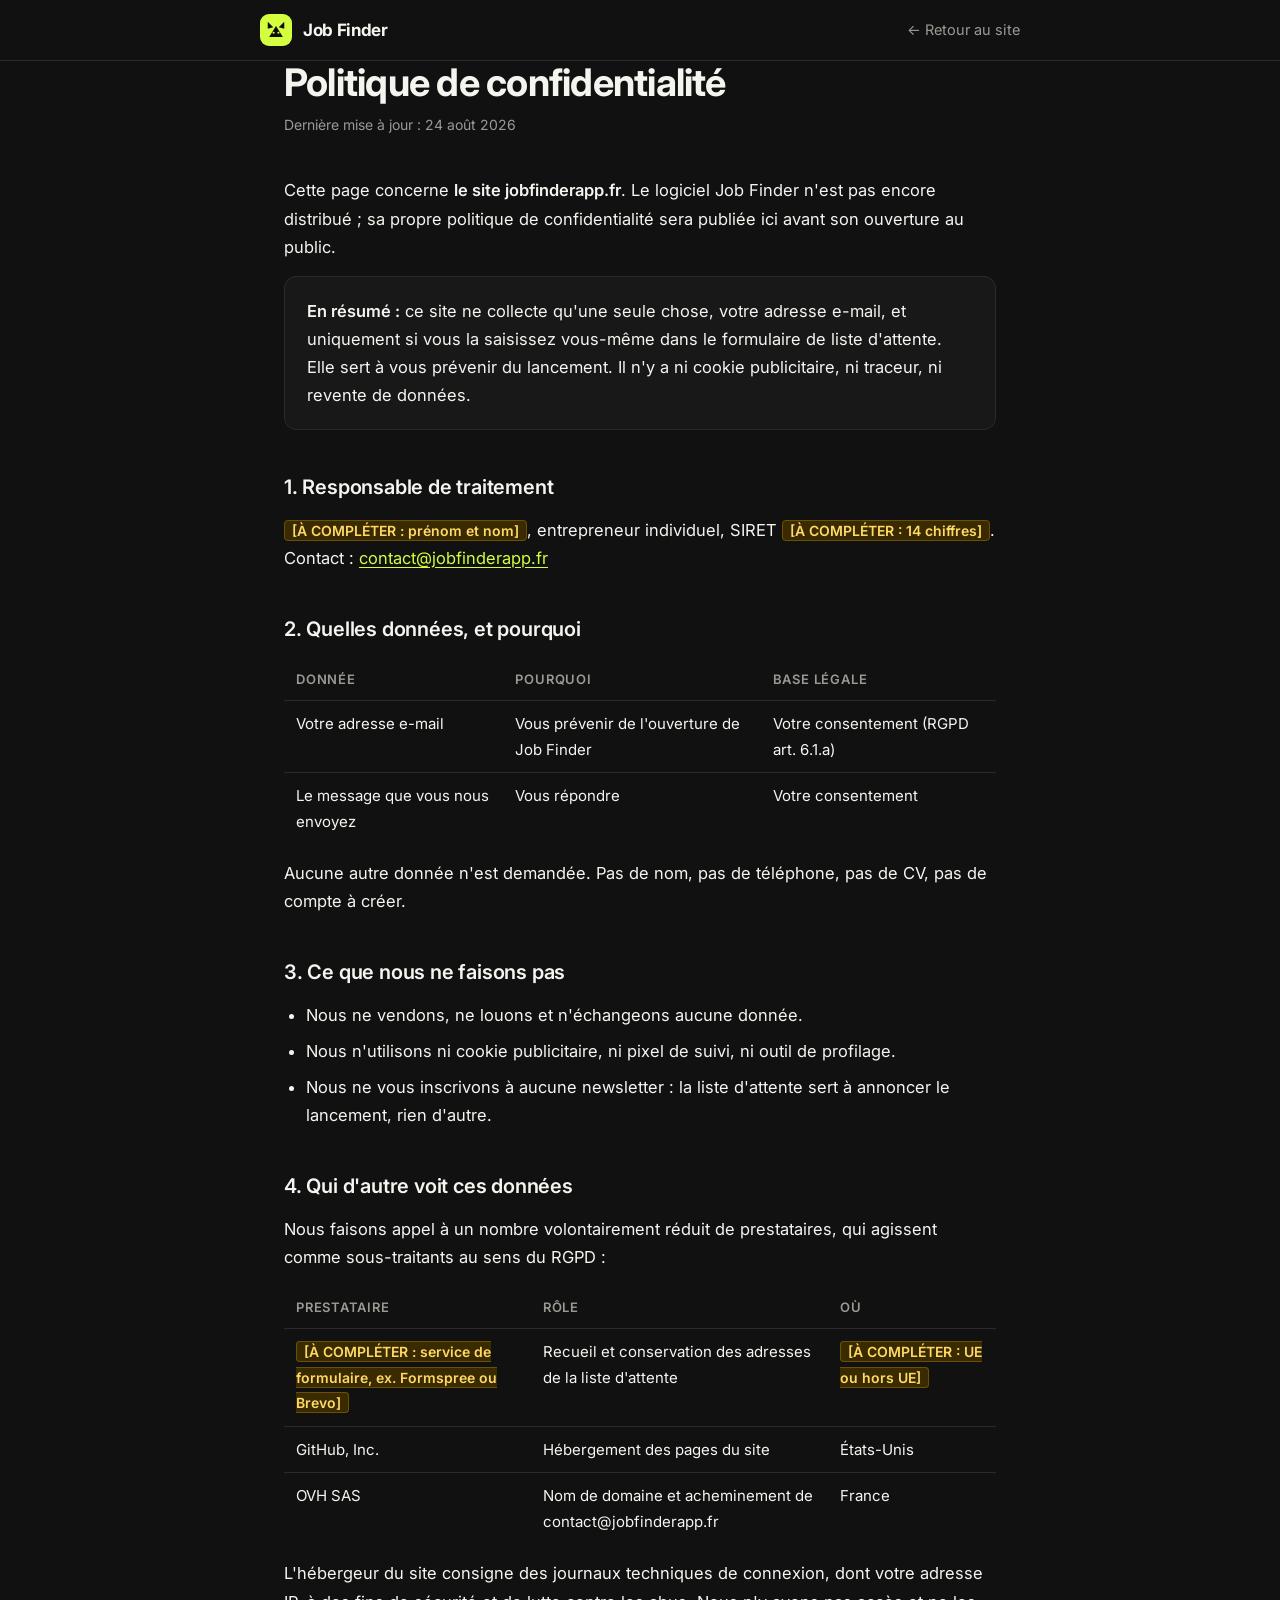
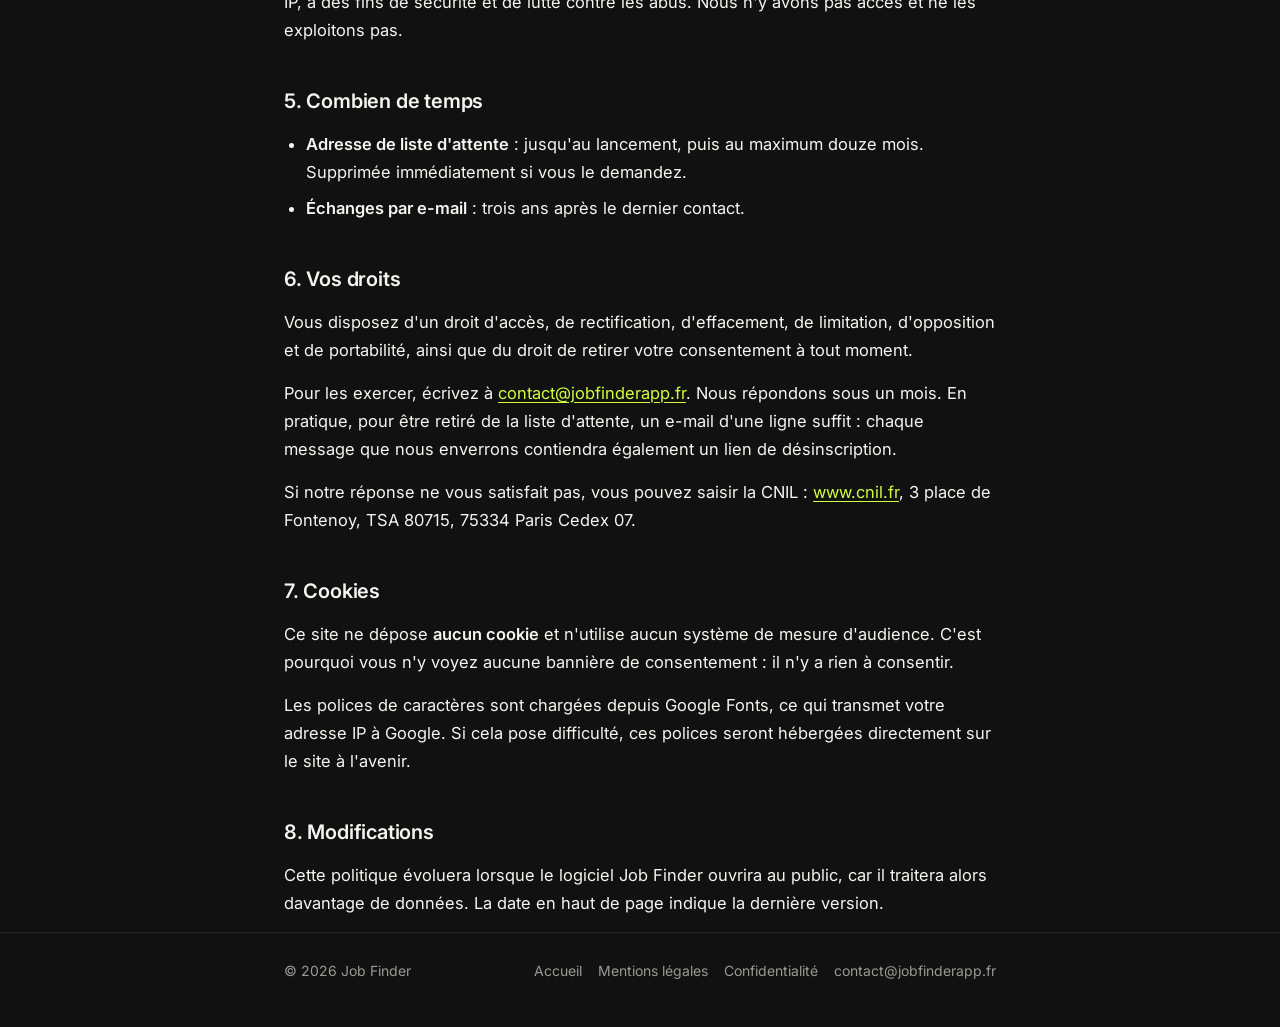
==== confidentialite.html @ 6b7c0344 "Legal pages, and a waiting list that actually submits Mentions légales and politique de confidential" ====
<!doctype html>
<html lang="fr">
<head>
<meta charset="utf-8">
<meta name="viewport" content="width=device-width, initial-scale=1">
<title>Politique de confidentialité — Job Finder</title>
<meta name="description" content="Quelles données le site jobfinderapp.fr collecte, pourquoi, combien de temps, et comment exercer vos droits.">
<meta name="robots" content="index, follow">
<meta name="color-scheme" content="dark">
<link rel="icon" href="favicon.png">
<link rel="canonical" href="https://jobfinderapp.fr/confidentialite.html">
<link rel="preconnect" href="https://fonts.googleapis.com">
<link rel="preconnect" href="https://fonts.gstatic.com" crossorigin>
<link rel="stylesheet" href="https://fonts.googleapis.com/css2?family=Inter:wght@400;500;600;700&display=swap">
<link rel="stylesheet" href="legal.css">
</head>
<body>

<header>
  <div class="wrap bar">
    <a class="brand" href="/">
      <span class="tile" aria-hidden="true">
        <svg viewBox="0 0 32 32">
          <polygon points="4,4 12,12 4,14" fill="#0E0E0E"/>
          <polygon points="28,4 20,12 28,14" fill="#0E0E0E"/>
          <polygon points="16,10 26,26 6,26" fill="#0E0E0E"/>
          <circle cx="12.5" cy="20" r="1.6" fill="#D4FF3F"/>
          <circle cx="19.5" cy="20" r="1.6" fill="#D4FF3F"/>
        </svg>
      </span>
      Job Finder
    </a>
    <a class="back" href="/">← Retour au site</a>
  </div>
</header>

<main class="wrap">
  <h1>Politique de confidentialité</h1>
  <p class="updated">Dernière mise à jour : 24 août 2026</p>

  <p>
    Cette page concerne <strong>le site jobfinderapp.fr</strong>. Le logiciel
    Job Finder n'est pas encore distribué&nbsp;; sa propre politique de
    confidentialité sera publiée ici avant son ouverture au public.
  </p>

  <div class="panel">
    <p>
      <strong>En résumé :</strong> ce site ne collecte qu'une seule chose, votre
      adresse e-mail, et uniquement si vous la saisissez vous-même dans le
      formulaire de liste d'attente. Elle sert à vous prévenir du lancement.
      Il n'y a ni cookie publicitaire, ni traceur, ni revente de données.
    </p>
  </div>

  <h2>1. Responsable de traitement</h2>
  <p>
    <strong><span class="todo">[À COMPLÉTER : prénom et nom]</span></strong>,
    entrepreneur individuel, SIRET
    <span class="todo">[À COMPLÉTER : 14 chiffres]</span>.<br>
    Contact : <a href="mailto:contact@jobfinderapp.fr">contact@jobfinderapp.fr</a>
  </p>

  <h2>2. Quelles données, et pourquoi</h2>
  <table>
    <thead>
      <tr><th>Donnée</th><th>Pourquoi</th><th>Base légale</th></tr>
    </thead>
    <tbody>
      <tr>
        <td>Votre adresse e-mail</td>
        <td>Vous prévenir de l'ouverture de Job Finder</td>
        <td>Votre consentement (RGPD art. 6.1.a)</td>
      </tr>
      <tr>
        <td>Le message que vous nous envoyez</td>
        <td>Vous répondre</td>
        <td>Votre consentement</td>
      </tr>
    </tbody>
  </table>
  <p>
    Aucune autre donnée n'est demandée. Pas de nom, pas de téléphone, pas de CV,
    pas de compte à créer.
  </p>

  <h2>3. Ce que nous ne faisons pas</h2>
  <ul>
    <li>Nous ne vendons, ne louons et n'échangeons aucune donnée.</li>
    <li>Nous n'utilisons ni cookie publicitaire, ni pixel de suivi, ni outil de profilage.</li>
    <li>Nous ne vous inscrivons à aucune newsletter&nbsp;: la liste d'attente sert à annoncer le lancement, rien d'autre.</li>
  </ul>

  <h2>4. Qui d'autre voit ces données</h2>
  <p>
    Nous faisons appel à un nombre volontairement réduit de prestataires, qui
    agissent comme sous-traitants au sens du RGPD&nbsp;:
  </p>
  <table>
    <thead>
      <tr><th>Prestataire</th><th>Rôle</th><th>Où</th></tr>
    </thead>
    <tbody>
      <tr>
        <td><span class="todo">[À COMPLÉTER : service de formulaire, ex. Formspree ou Brevo]</span></td>
        <td>Recueil et conservation des adresses de la liste d'attente</td>
        <td><span class="todo">[À COMPLÉTER : UE ou hors UE]</span></td>
      </tr>
      <tr>
        <td>GitHub, Inc.</td>
        <td>Hébergement des pages du site</td>
        <td>États-Unis</td>
      </tr>
      <tr>
        <td>OVH SAS</td>
        <td>Nom de domaine et acheminement de contact@jobfinderapp.fr</td>
        <td>France</td>
      </tr>
    </tbody>
  </table>
  <p>
    L'hébergeur du site consigne des journaux techniques de connexion, dont
    votre adresse IP, à des fins de sécurité et de lutte contre les abus. Nous
    n'y avons pas accès et ne les exploitons pas.
  </p>

  <h2>5. Combien de temps</h2>
  <ul>
    <li><strong>Adresse de liste d'attente</strong> : jusqu'au lancement, puis au maximum douze mois. Supprimée immédiatement si vous le demandez.</li>
    <li><strong>Échanges par e-mail</strong> : trois ans après le dernier contact.</li>
  </ul>

  <h2>6. Vos droits</h2>
  <p>
    Vous disposez d'un droit d'accès, de rectification, d'effacement, de
    limitation, d'opposition et de portabilité, ainsi que du droit de retirer
    votre consentement à tout moment.
  </p>
  <p>
    Pour les exercer, écrivez à
    <a href="mailto:contact@jobfinderapp.fr">contact@jobfinderapp.fr</a>. Nous
    répondons sous un mois. En pratique, pour être retiré de la liste d'attente,
    un e-mail d'une ligne suffit&nbsp;: chaque message que nous enverrons
    contiendra également un lien de désinscription.
  </p>
  <p>
    Si notre réponse ne vous satisfait pas, vous pouvez saisir la CNIL&nbsp;:
    <a href="https://www.cnil.fr" rel="noopener">www.cnil.fr</a>, 3 place de
    Fontenoy, TSA 80715, 75334 Paris Cedex 07.
  </p>

  <h2>7. Cookies</h2>
  <p>
    Ce site ne dépose <strong>aucun cookie</strong> et n'utilise aucun système de
    mesure d'audience. C'est pourquoi vous n'y voyez aucune bannière de
    consentement&nbsp;: il n'y a rien à consentir.
  </p>
  <p>
    Les polices de caractères sont chargées depuis Google Fonts, ce qui transmet
    votre adresse IP à Google. Si cela pose difficulté, ces polices seront
    hébergées directement sur le site à l'avenir.
  </p>

  <h2>8. Modifications</h2>
  <p>
    Cette politique évoluera lorsque le logiciel Job Finder ouvrira au public,
    car il traitera alors davantage de données. La date en haut de page indique
    la dernière version.
  </p>
</main>

<footer>
  <div class="wrap foot">
    <span>© 2026 Job Finder</span>
    <nav>
      <a href="/">Accueil</a>
      <a href="mentions-legales.html">Mentions légales</a>
      <a href="confidentialite.html">Confidentialité</a>
      <a href="mailto:contact@jobfinderapp.fr">contact@jobfinderapp.fr</a>
    </nav>
  </div>
</footer>

</body>
</html>
---- legal.css ----
/* Shared by the legal pages. index.html keeps its own stylesheet: it has a
   hero, a pricing grid and a waiting list that none of these pages need, and
   splitting a working page apart to save a few duplicated colour tokens is a
   bad trade. Keep the tokens below in sync with index.html if they ever change. */

:root{
  --lime:#D4FF3F;
  --ink:#0E0E0E;
  --bg:#111111;
  --panel:#181818;
  --text:#F5F5F0;
  --muted:#9A9A94;
  --hairline:#2A2A2A;
}

*{box-sizing:border-box}

body{
  margin:0;
  background:var(--bg);
  color:var(--text);
  font-family:Inter,ui-sans-serif,system-ui,-apple-system,"Segoe UI",sans-serif;
  font-size:16.5px;
  line-height:1.7;
  -webkit-font-smoothing:antialiased;
}

.wrap{max-width:760px;margin:0 auto;padding:0 24px}

header{border-bottom:1px solid var(--hairline)}
.bar{display:flex;align-items:center;justify-content:space-between;gap:16px;padding:14px 0}
.brand{
  display:flex;align-items:center;gap:11px;
  font-weight:700;letter-spacing:-0.02em;font-size:17px;
  color:var(--text);text-decoration:none;
}
.tile{
  width:32px;height:32px;border-radius:9px;background:var(--lime);
  display:grid;place-items:center;flex:0 0 auto;
}
.tile svg{width:22px;height:22px;display:block}
.back{color:var(--muted);text-decoration:none;font-size:14.5px}
.back:hover{color:var(--text);text-decoration:underline}

main{padding:52px 0 80px}

h1{
  font-size:clamp(28px,4.5vw,38px);font-weight:700;letter-spacing:-0.02em;
  line-height:1.15;margin:0 0 8px;text-wrap:balance;
}
.updated{color:var(--muted);font-size:14px;margin:0 0 40px}

h2{
  font-size:20px;font-weight:600;letter-spacing:-0.01em;
  margin:40px 0 12px;text-wrap:balance;
}

p{margin:0 0 15px}
ul{margin:0 0 15px;padding-left:22px}
li{margin-bottom:8px}

a{color:var(--lime);text-underline-offset:3px}
a:focus-visible{outline:2px solid var(--lime);outline-offset:3px}

strong{font-weight:600}

/* Anything still to be filled in is meant to be impossible to miss. */
.todo{
  background:#3A2A00;color:#FFD966;
  border:1px solid #6B5000;border-radius:4px;
  padding:1px 7px;font-size:14px;font-weight:600;
}

.panel{
  background:var(--panel);border:1px solid var(--hairline);
  border-radius:12px;padding:20px 22px;margin:0 0 15px;
}
.panel p:last-child{margin-bottom:0}

table{border-collapse:collapse;width:100%;font-size:15px;margin:0 0 15px}
th,td{text-align:left;padding:10px 12px;border-bottom:1px solid var(--hairline);vertical-align:top}
th{color:var(--muted);font-weight:600;font-size:13px;text-transform:uppercase;letter-spacing:.06em}
tr:last-child td{border-bottom:none}

footer{border-top:1px solid var(--hairline);padding:26px 0 44px;color:var(--muted);font-size:14px}
.foot{display:flex;flex-wrap:wrap;gap:12px 24px;align-items:center;justify-content:space-between}
.foot nav{display:flex;flex-wrap:wrap;gap:16px}
.foot a{color:var(--muted);text-decoration:none}
.foot a:hover{color:var(--text);text-decoration:underline}
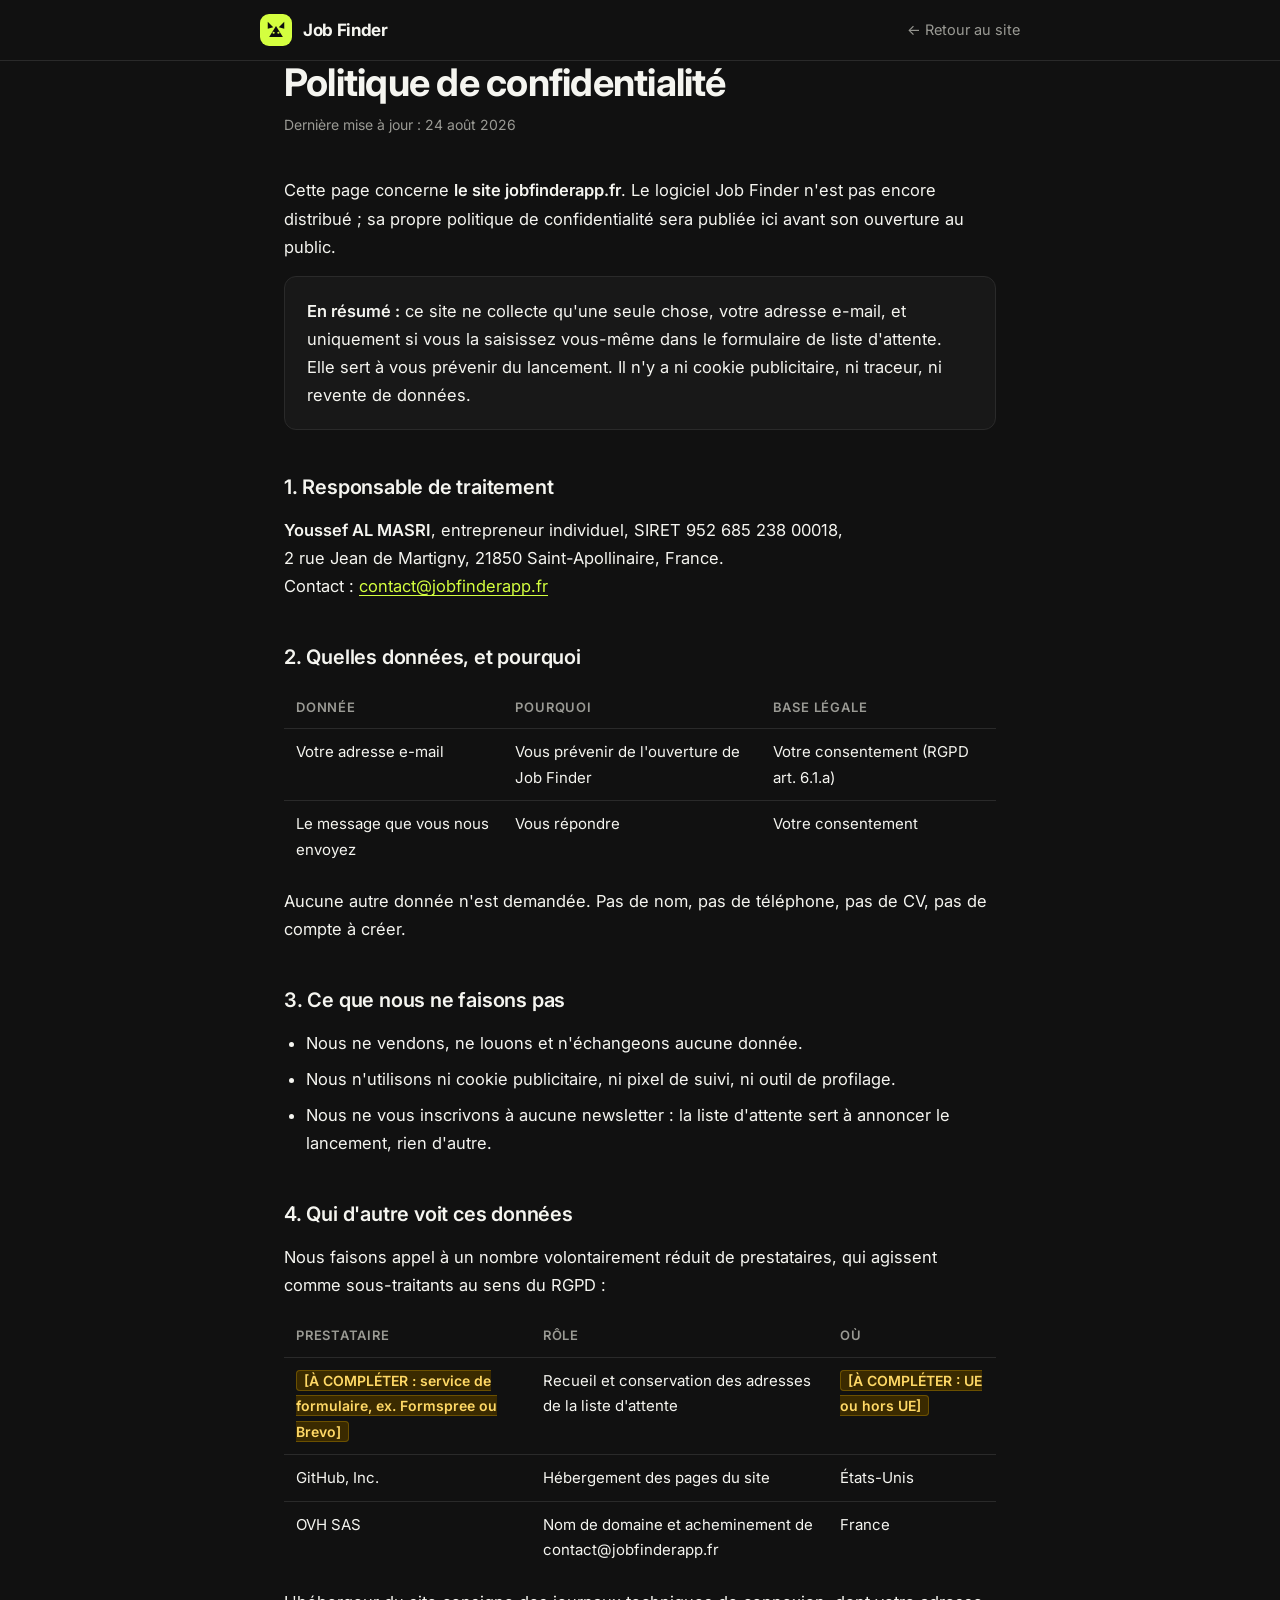
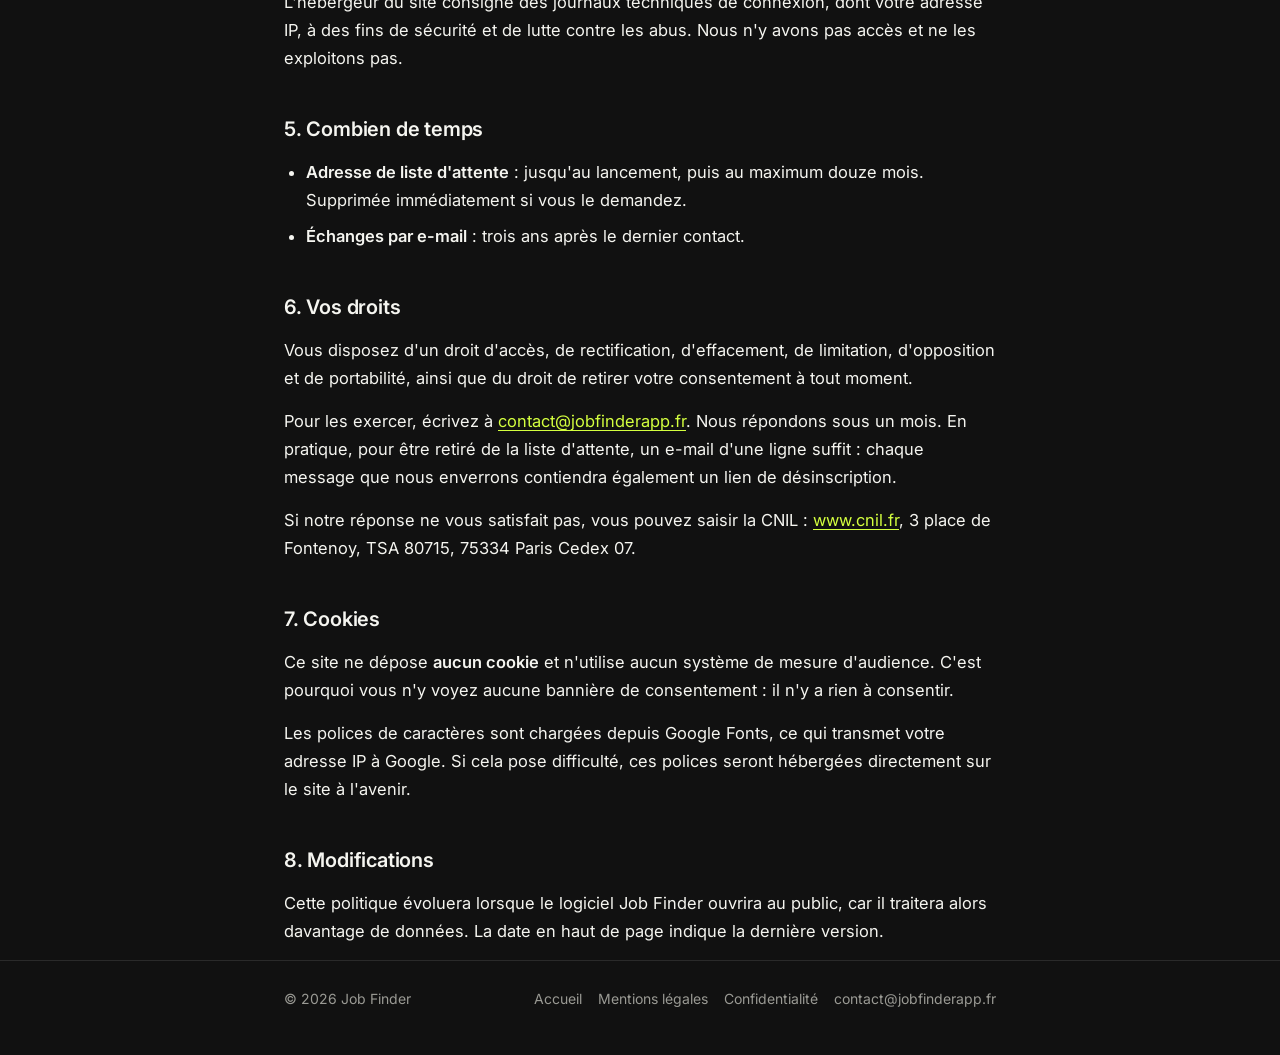
==== commit 94e21eab: "Fill in the éditeur identity on both legal pages Name, registered address and SIRET, as required by " ====
--- a/confidentialite.html
+++ b/confidentialite.html
@@ -55,9 +55,9 @@
 
   <h2>1. Responsable de traitement</h2>
   <p>
-    <strong><span class="todo">[À COMPLÉTER : prénom et nom]</span></strong>,
-    entrepreneur individuel, SIRET
-    <span class="todo">[À COMPLÉTER : 14 chiffres]</span>.<br>
+    <strong>Youssef AL MASRI</strong>, entrepreneur individuel,
+    SIRET 952 685 238 00018,<br>
+    2 rue Jean de Martigny, 21850 Saint-Apollinaire, France.<br>
     Contact : <a href="mailto:contact@jobfinderapp.fr">contact@jobfinderapp.fr</a>
   </p>
 
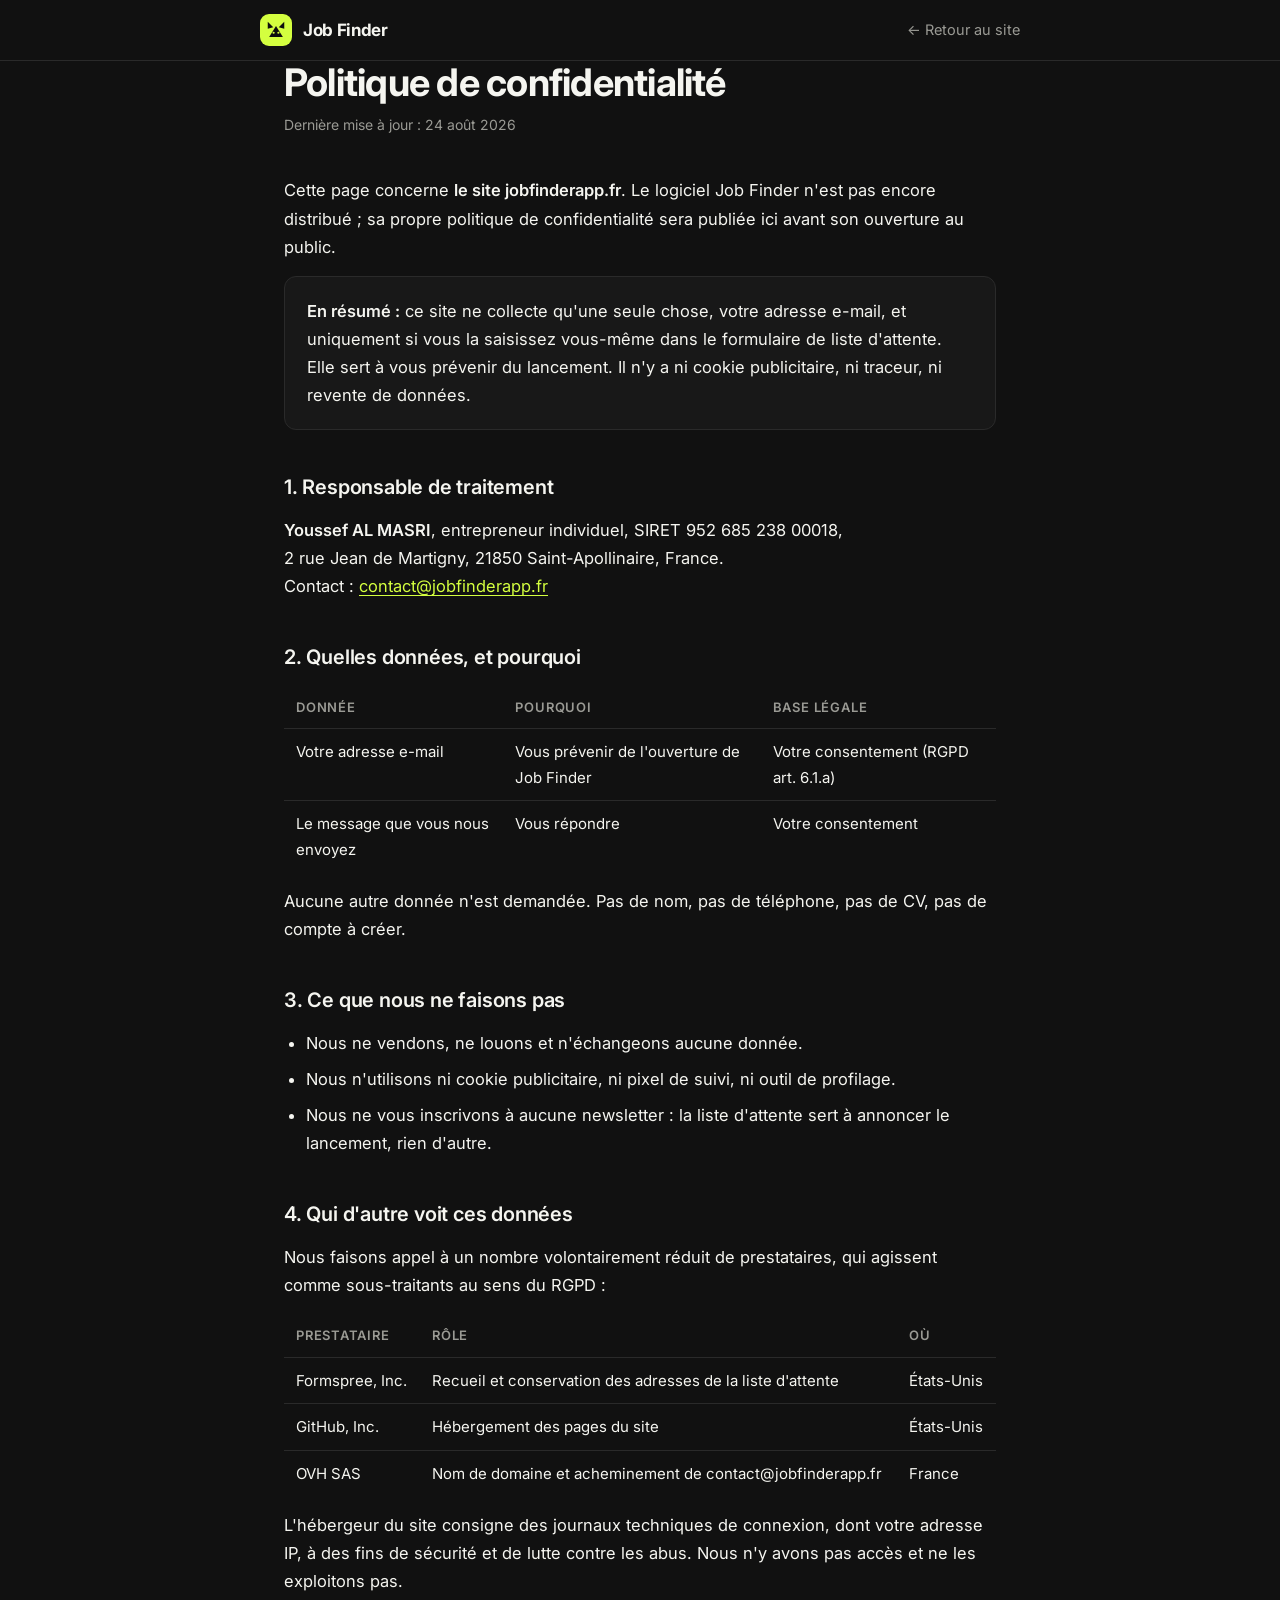
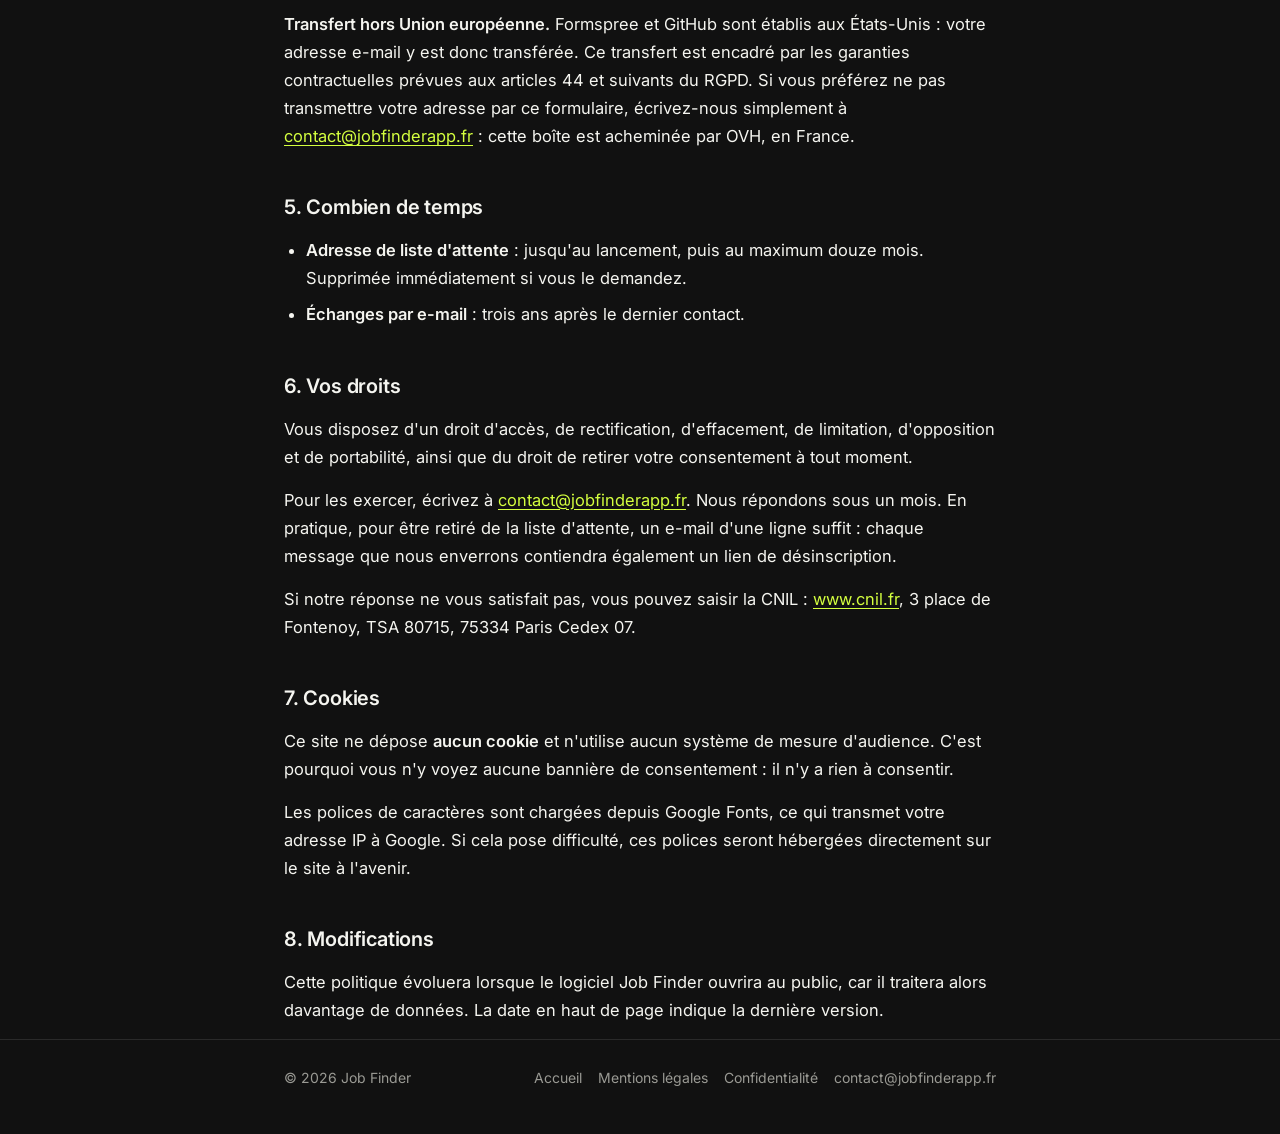
==== commit 7fee547e: "Wire the waiting list to Formspree The form now actually collects addresses instead of telling visit" ====
--- a/confidentialite.html
+++ b/confidentialite.html
@@ -102,9 +102,9 @@
     </thead>
     <tbody>
       <tr>
-        <td><span class="todo">[À COMPLÉTER : service de formulaire, ex. Formspree ou Brevo]</span></td>
+        <td>Formspree, Inc.</td>
         <td>Recueil et conservation des adresses de la liste d'attente</td>
-        <td><span class="todo">[À COMPLÉTER : UE ou hors UE]</span></td>
+        <td>États-Unis</td>
       </tr>
       <tr>
         <td>GitHub, Inc.</td>
@@ -122,6 +122,15 @@
     L'hébergeur du site consigne des journaux techniques de connexion, dont
     votre adresse IP, à des fins de sécurité et de lutte contre les abus. Nous
     n'y avons pas accès et ne les exploitons pas.
+  </p>
+  <p>
+    <strong>Transfert hors Union européenne.</strong> Formspree et GitHub sont
+    établis aux États-Unis&nbsp;: votre adresse e-mail y est donc transférée.
+    Ce transfert est encadré par les garanties contractuelles prévues aux
+    articles 44 et suivants du RGPD. Si vous préférez ne pas transmettre votre
+    adresse par ce formulaire, écrivez-nous simplement à
+    <a href="mailto:contact@jobfinderapp.fr">contact@jobfinderapp.fr</a>&nbsp;:
+    cette boîte est acheminée par OVH, en France.
   </p>
 
   <h2>5. Combien de temps</h2>
